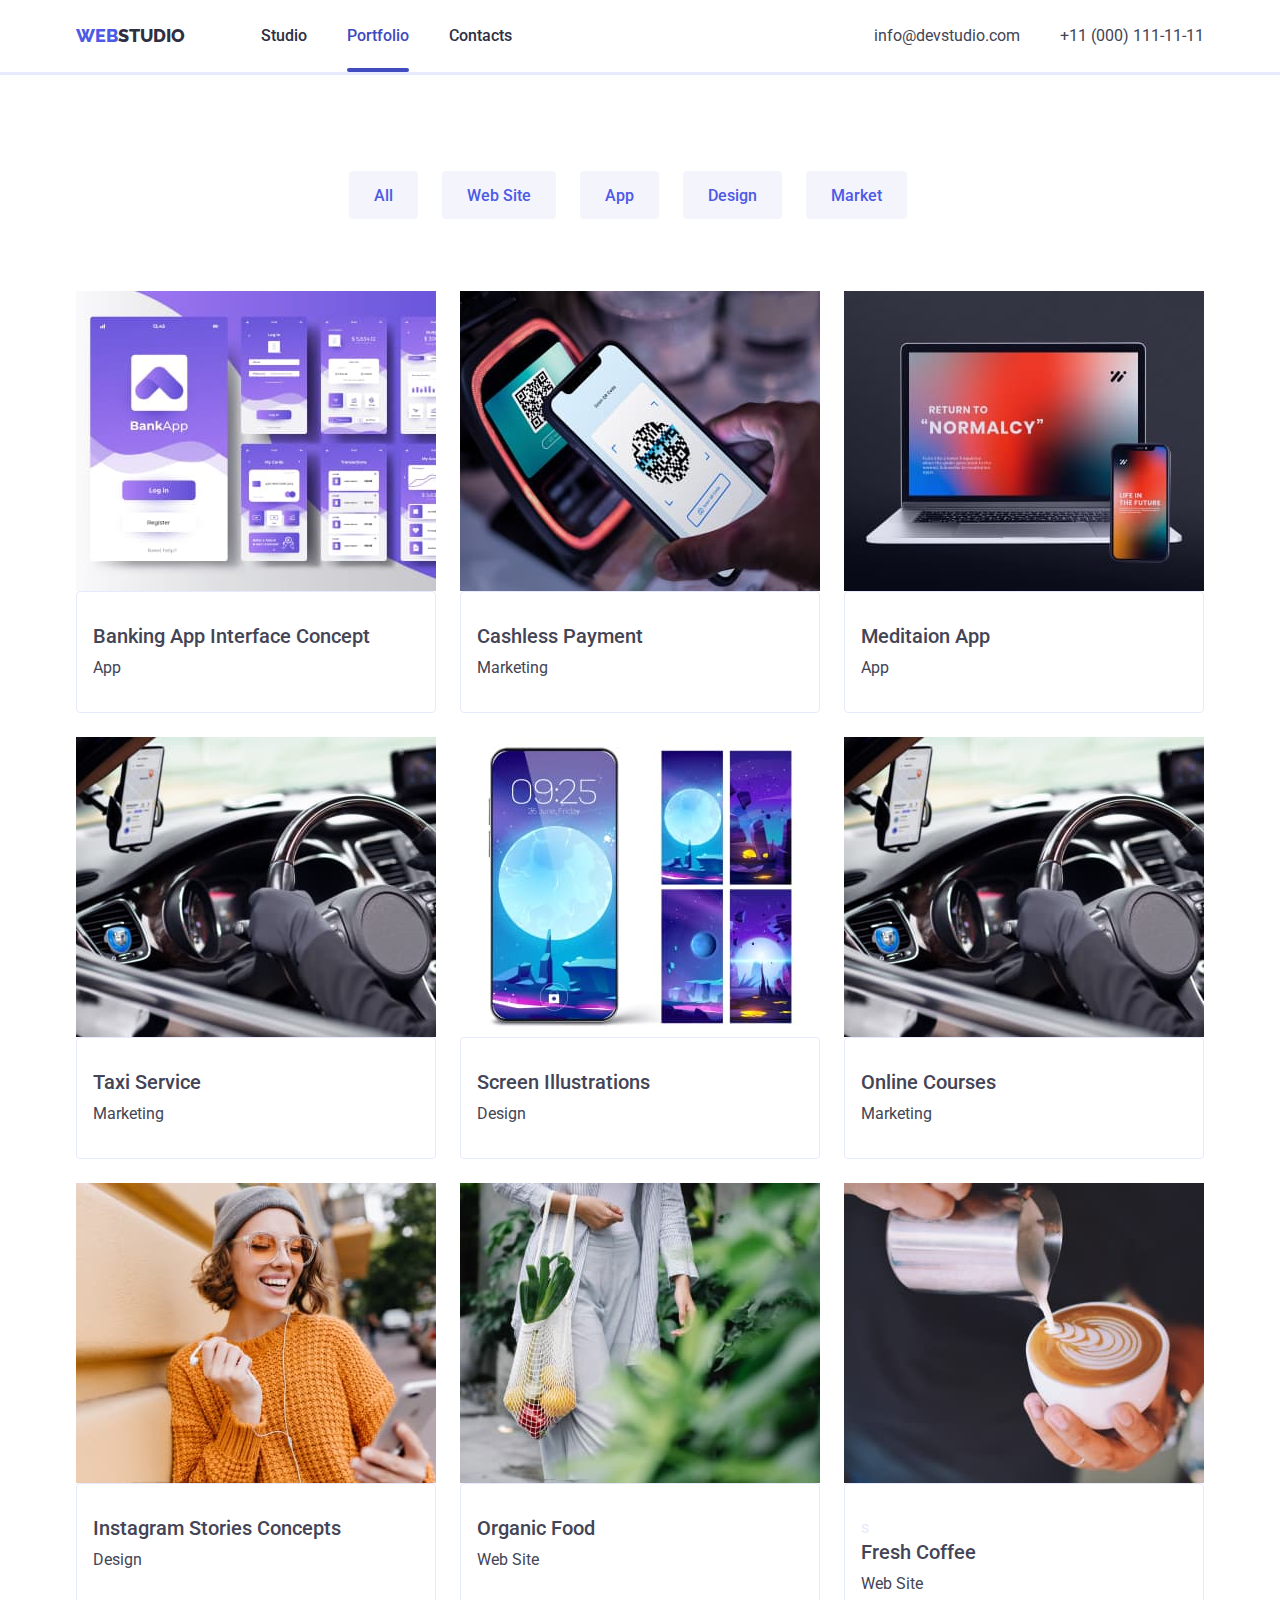
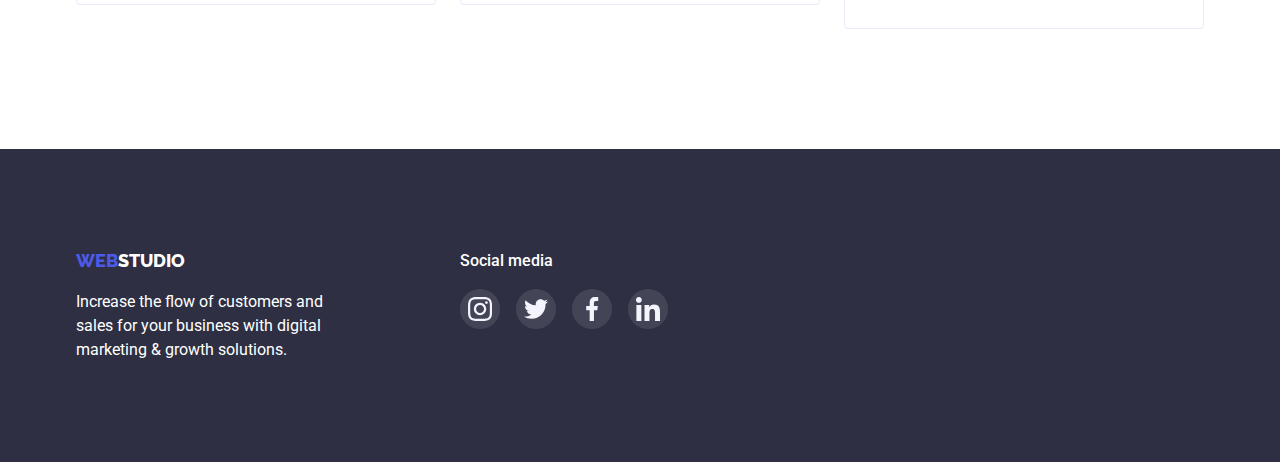
==== portfolio.html @ f38f3e5e "Initial commit" ====
<!DOCTYPE html>
<html lang="en">
  <head>
    <meta charset="utf-8" />
    <meta name="viewport" content="width=device-width, initial-scale=1.0" />
    <title>document</title>
    <!--Fonts-->
    <link rel="preconnect" href="https://fonts.googleapis.com" />
    <link rel="preconnect" href="https://fonts.gstatic.com" crossorigin />
    <link
      rel="stylesheet"
      href="https://cdnjs.cloudflare.com/ajax/libs/modern-normalize/1.0.0/modern-normalize.min.css"
    />
    <link
      href="https://fonts.googleapis.com/css2?family=Raleway:wght@800&family=Roboto:wght@400;500;700&display=swap"
      rel="stylesheet"
    />
    <!--Styles-->
    <link rel="stylesheet" href="./css/styles.css" />
  </head>
  <body>
    <header class="header">
      <div class="container container-header">
        <nav class="nav">
          <a class="webstudioheader" href="./index.html"
            ><span>Web</span>Studio</a
          >
          <ul class="ul-head-menu">
            <li class="head-menu-link">
              <a class="head-menu" href="./index.html">Studio</a>
            </li>
            <li class="head-menu-link">
              <a class="head-menu current" href="./portfolio.html">Portfolio</a>
            </li>
            <li class="head-menu-link">
              <a class="head-menu" href="">Contacts</a>
            </li>
          </ul>
        </nav>
        <address class="address">
          <!--контакти-->
          <ul class="ul-contacts">
            <li>
              <a class="contacts" href="mailto:info@devstudio.com"
                >info@devstudio.com</a
              >
            </li>
            <li>
              <a class="contacts" href="tel:+110001111111"
                >+11 (000) 111-11-11</a
              >
            </li>
          </ul>
        </address>
      </div>
    </header>
    <main>
      <section class="section">
        <div class="container nav-button-container">
          <h1 hidden>Album</h1>
          <ul class="section-nav-button">
            <!--button-->
            <li class="nav-button-li">
              <button class="nav-button" type="button">All</button>
            </li>
            <li class="nav-button-li">
              <button class="nav-button" type="button">Web Site</button>
            </li>
            <li class="nav-button-li">
              <button class="nav-button" type="button">App</button>
            </li>
            <li class="nav-button-li">
              <button class="nav-button" type="button">Design</button>
            </li>
            <li class="nav-button-li">
              <button class="nav-button" type="button">Market</button>
            </li>
          </ul>
          <div class="album-container">
            <ul class="album">
              <li class="album-list">
                <a class="album-link">
                  <div class="description-image">
                    <img
                      src="./images/APP1.jpg"
                      alt="Banking App Interface Concept"
                      width="360"
                    />
                    <div class="description-div-text">
                      <p class="card-text">
                        14 Stylish and User-Friendly App Design Concepts · Task
                        Manager App · Calorie Tracker App · Exotic Fruit
                        Ecommerce App · Cloud Storage App
                      </p>
                    </div>
                  </div>
                  <div class="description-div">
                    <h2 class="pic-head">Banking App Interface Concept</h2>
                    <p class="description">App</p>
                  </div>
                </a>
              </li>
              <li class="album-list">
                <div class="album-link">
                  <div class="description-image">
                    <img
                      src="./images/Marketing.jpg"
                      alt="Cashless Payment"
                      width="360"
                    />
                    <div class="description-div-text">
                      <p class="card-text">
                        14 Stylish and User-Friendly App Design Concepts · Task
                        Manager App · Calorie Tracker App · Exotic Fruit
                        Ecommerce App · Cloud Storage App
                      </p>
                    </div>
                  </div>

                  <div class="description-div">
                    <h2 class="pic-head">Cashless Payment</h2>
                    <p class="description">Marketing</p>
                  </div>
                </div>
              </li>
              <li class="album-list">
                <a class="album-link">
                  <div class="description-image">
                    <img
                      src="./images/APP2.jpg"
                      alt="Meditaion App"
                      width="360"
                    />
                    <div class="description-div-text">
                      <p class="card-text">
                        14 Stylish and User-Friendly App Design Concepts · Task
                        Manager App · Calorie Tracker App · Exotic Fruit
                        Ecommerce App · Cloud Storage App
                      </p>
                    </div>
                  </div>
                  <div class="description-div">
                    <h2 class="pic-head">Meditaion App</h2>
                    <p class="description">App</p>
                  </div>
                </a>
              </li>
              <li class="album-list">
                <a class="album-link">
                  <div class="description-image">
                    <img
                      src="./images/Marketing2.jpg"
                      alt="Phone"
                      width="360"
                    />
                    <div class="description-div-text">
                      <p class="card-text">
                        14 Stylish and User-Friendly App Design Concepts · Task
                        Manager App · Calorie Tracker App · Exotic Fruit
                        Ecommerce App · Cloud Storage App
                      </p>
                    </div>
                  </div>
                  <div class="description-div">
                    <h2 class="pic-head">Taxi Service</h2>
                    <p class="description">Marketing</p>
                  </div>
                </a>
              </li>
              <li class="album-list">
                <a class="album-link">
                  <div class="description-image">
                    <img
                      src="./images/Design1.jpg"
                      alt="Screen Illustrations"
                      width="360"
                    />
                    <div class="description-div-text">
                      <p class="card-text">
                        14 Stylish and User-Friendly App Design Concepts · Task
                        Manager App · Calorie Tracker App · Exotic Fruit
                        Ecommerce App · Cloud Storage App
                      </p>
                    </div>
                  </div>
                  <div class="description-div">
                    <h2 class="pic-head">Screen Illustrations</h2>
                    <p class="description">Design</p>
                  </div>
                </a>
              </li>
              <li class="album-list">
                <a class="album-link">
                  <div class="description-image">
                    <img
                      src="./images/Marketing2.jpg"
                      alt="Online Courses"
                      width="360"
                    />
                    <div class="description-div-text">
                      <p class="card-text">
                        14 Stylish and User-Friendly App Design Concepts · Task
                        Manager App · Calorie Tracker App · Exotic Fruit
                        Ecommerce App · Cloud Storage App
                      </p>
                    </div>
                  </div>
                  <div class="description-div">
                    <h2 class="pic-head">Online Courses</h2>
                    <p class="description">Marketing</p>
                  </div>
                </a>
              </li>
              <li class="album-list">
                <a class="album-link">
                  <div class="description-image">
                    <img
                      src="./images/Marketing3.jpg"
                      alt="Instagram Stories Concept"
                      width="360"
                    />
                    <div class="description-div-text">
                      <p class="card-text">
                        14 Stylish and User-Friendly App Design Concepts · Task
                        Manager App · Calorie Tracker App · Exotic Fruit
                        Ecommerce App · Cloud Storage App
                      </p>
                    </div>
                  </div>
                  <div class="description-div">
                    <h2 class="pic-head">Instagram Stories Concepts</h2>
                    <p class="description">Design</p>
                  </div>
                </a>
              </li>
              <li class="album-list">
                <a class="album-link">
                  <div class="description-image">
                    <img
                      src="./images/Web1.jpg"
                      alt="Organic Food"
                      width="360"
                    />
                    <div class="description-div-text">
                      <p class="card-text">
                        14 Stylish and User-Friendly App Design Concepts · Task
                        Manager App · Calorie Tracker App · Exotic Fruit
                        Ecommerce App · Cloud Storage App
                      </p>
                    </div>
                  </div>
                  <div class="description-div">
                    <h2 class="pic-head">Organic Food</h2>
                    <p class="description">Web Site</p>
                  </div>
                </a>
              </li>
              <li class="album-list">
                <a class="album-link">
                  <div class="description-image">
                    <img
                      src="./images/Web2.jpg"
                      alt="Fresh Coffee"
                      width="360"
                    />
                    <div class="description-div-text">
                      <p class="card-text">
                        14 Stylish and User-Friendly App Design Concepts · Task
                        Manager App · Calorie Tracker App · Exotic Fruit
                        Ecommerce App · Cloud Storage App
                      </p>
                    </div>
                  </div>
                  <div class="description-div">
                    s
                    <h2 class="pic-head">Fresh Coffee</h2>
                    <p class="description">Web Site</p>
                  </div>
                </a>
              </li>
            </ul>
          </div>
        </div>
      </section>
    </main>
    <!--footer-->
    <footer class="footer">
      <div class="container container-footer">
        <div>
          <a class="webstudiofooter" href="./index.html"
            ><span>Web</span>Studio</a
          >
          <p class="footer-text">
            Increase the flow of customers and sales for your business with
            digital marketing & growth solutions.
          </p>
        </div>
        <div class="social-footer">
          <p class="footer-title">Social media</p>
          <ul class="socials-ul-footer">
            <li class="social-list-footer">
              <a class="social-link-footer" href="#">
                <svg class="social-svg-footer">
                  <use href="./images/icons.svg#icon-instagram"></use>
                </svg>
              </a>
            </li>
            <li class="social-list-footer">
              <a class="social-link-footer" href="#">
                <svg class="social-svg-footer">
                  <use href="./images/icons.svg#icon-twitter"></use>
                </svg>
              </a>
            </li>
            <li class="social-list-footer">
              <a class="social-link-footer" href="#">
                <svg class="social-svg-footer">
                  <use href="./images/icons.svg#icon-facebook"></use>
                </svg>
              </a>
            </li>
            <li class="social-list-footer">
              <a class="social-link-footer" href="#">
                <svg class="social-svg-footer">
                  <use href="./images/icons.svg#icon-linkedin"></use>
                </svg>
              </a>
            </li>
          </ul>
        </div>
      </div>
    </footer>
    <script src="./js/modal.js"></script>
  </body>
</html>
---- css/styles.css ----
:root {
    --brand-color: #2E2F42;
    /*navy blue*/
    --primary-Brand: #4D5AE5;
    --pressed-state: #404BBF;
    /*ocean blue*/
    --success: #31D0AA;
    --text: #434455;
    --subtleText: #8E8F99;
    --accent: #E7E9FC;
    --light: #F4F4FD;
    --modal-overlay: #2E2F42;
    --hero-background: #2E2F42;
    --white: #ffffff;
    --customer-gray: #AFB1B8;
}

*::before,
*::after {
    box-sizing: inherit;
}
body {
    color: var(--text);
    background-color: var(--white);
    font-family: 'Roboto', Sans-Serif;
    font-size: 16px;
    line-height: 1.5;
    }
h1,
h2,
h3,
h4,
h5,
h6,
p {
    margin: 0px;}

ul {
    margin: 0;
    padding: 0;
    list-style: none;
}

img {
    display: block
}
     /* CONTAINER */
     .container {
    padding-right: 15px;
    padding-left: 15px;
    width: 100%;
    max-width: 1158px;
    margin: 0 auto;}

    /* CONTAINER-HEADER */
     .container-header {
    display: flex;
        }
    /* CONTAINER-footer */
    .container-footer {
        display: flex;
        justify-content: left;
    }
    /* album-container */
    .album-container {
        display: flex;
        }
    /*nav-button-container*/
 
.header {
    display: flex;
    align-items: center;
    flex-wrap: nowrap;
    border-bottom: solid;
    color: var(--accent);
    justify-content: space-between;
}
.main-title-section {
    background-image:linear-gradient(rgba(46, 47, 66, 0.7), rgba(46, 47, 66, 0.7)), url(../images/bcg-title.jpg);
    background-repeat: no-repeat;
    padding-top: 188px;
    padding-bottom: 188px;
    background-position: center;
    text-align: center;
    background-size: cover;
    max-width: 1440px;
    margin: 0 auto;
}
.main-title {
    margin-top: 0px;
    margin-bottom: 48px;
    color: var(--white);
    list-style: none;
    text-align: center;
    font-size: 56px;
    line-height: 1.072;
}
.nav {
    display: flex;
    align-items: center;
    
}

/* Logo */
.webstudioheader {
    font-family: 'Raleway', Sans-Serif;
    text-decoration: none;
    color: #2E2F42;
    text-transform: uppercase;
    font-size: 18px;
    line-height: 1.333;
    font-weight: 800;
    margin-right: 76px;

}

span {
    color: var(--primary-Brand);
}

.webstudiofooter {
    font-family: 'Raleway', Sans-Serif;
    text-decoration: none;
    color: var(--white);
    text-transform: uppercase;
    font-size: 18px;
    line-height: 1.333;
    font-weight: 800;
}

.brews-text {
    list-style: none;
    display: flex;
    align-items: center;
    justify-content: center;
}

.what-we-are-doing {
    list-style: none;
    display: flex;
    align-items: center;
    justify-content: center;   
}

.what-li{
    margin-right: 24px;
}

.what-li:last-child{padding-right: 0px;}

.section-what{
    padding-bottom: 120px;
    
}

/*button*/
.order-service {
    display: inline-block;
    padding: 16px 32px;
    min-width: 169px;
    text-align: center;
    height: 56px;
    border: 1px solid transparent;
    color: var(--white);
    background-color: var(--primary-Brand);
    box-shadow: 0px 4px 4px rgba(0, 0, 0, 0.15);
    border-radius: 4px;
    cursor: pointer;
    font-size: 16px;
    line-height: 1.5;
    font-weight: 500;
    font-family: inherit;
    transition-duration: 250ms;
    transition-timing-function: cubic-bezier(0.4, 0, 0.2, 1);
    transition-property: background-color;
}

.order-service:hover {
    display: inline-block;
    color: var(--white);
    background-color: var(--pressed-state);
}

.button {
    margin: 0 auto;
    display: block;
    font-family: inherit;
}

/*button-portfolio*/
.nav-button {
    display: inline-block;
    padding: 16px 32px;
    min-width: 69px;
    text-align: center;
    height: 48px;
    border: 1px solid transparent;
    color: var(--primary-Brand);
    background-color: var(--light);
    border-radius: 4px;
    padding: 12px 24px 12px 24px;
    cursor: pointer;
    font-size: 16px;
    line-height: 1.5;
    font-weight: 500;
    font-family: inherit;
    transition-duration: 250ms;
    transition-timing-function: cubic-bezier(0.4, 0, 0.2, 1);
    transition-property: color, background-color, box-shadow, background-color;
}

.nav-button:hover,
.nav-button:focus {
    color: var(--light);
    background-color: var(--pressed-state);
    box-shadow: 0px 3px 1px rgba(0, 0, 0, 0.1),
        0px 2px 1px rgba(0, 0, 0, 0.08),
        0px 2px 2px rgba(0, 0, 0, 0.12);
}
.nav-button-li {
    margin-right: 24px;

}

.ul-head-menu {
    display: flex;
    list-style: none;
    gap: 40px;
}

.head-menu {
    display: inline-block;
    padding: 24px 0;
    color: var(--brand-color);
    text-decoration: none;
    font-size: 16px;
    line-height: 1.5;
    font-weight: 500;
    margin-right: 40px;
    position: relative;
    transition-duration: 250ms;
    transition-timing-function: cubic-bezier(0.4, 0, 0.2, 1);
    transition-property: color;
}
.head-menu:last-child {margin-right: 0;}

.head-menu:hover,
.head-menu:focus {
    color: var(--pressed-state);
}
.current {
    color: var(--pressed-state);
}
.current::after {
    position: absolute;
    display: block;
    bottom: 0;
    left: 0;
    width: 100%;
    height: 4px;
    background-color: var(--pressed-state);
    border-radius: 2px;
    content: '';
}
.section,
.our-team {padding: 120px 0px;}

.ul-contacts {
    display: flex;
    list-style: none;
    gap: 40px;
}

.section-nav-button {
    list-style: none;
    display: flex;
    align-items: center;
    justify-content: center;
    margin-bottom: 72px;
    margin-top: -24px;
}
/*галерея*/
.album {
    display: flex;
    flex-wrap: wrap;
    list-style: none;
    gap: 24px;
}
.album-list {
    flex-basis:calc((100% - 2*24px) / 3);}


.album-link{
    display: block;
    transition-duration: 250ms;
    transition-timing-function: cubic-bezier(0.4, 0, 0.2, 1);
    transition-property: box-shadow;

}
.album-link:hover,
.album-link:focus {
    box-shadow:
        0px 1px 6px rgba(46, 47, 66, 0.08),
        0px 1px 1px rgba(46, 47, 66, 0.16),
        0px 2px 1px rgba(46, 47, 66, 0.08);
}
.address {
    display: flex;
    font-style: normal;
    align-items: center;
    justify-content: flex-end;
    margin-left: auto;
}

.contacts {
    color: var(--text);
    text-decoration: none;
    font-size: 16px;
    line-height: 1.5;
    transition-duration: 250ms;
    transition-timing-function: cubic-bezier(0.4, 0, 0.2, 1);
    transition-property: color;
}

.contacts:hover,
.contacts:focus {
    color: var(--pressed-state);
}

.second-title {
    color: var(--brand-color);
    font-size: 36px;
    line-height: 1.11;
    font-weight: 700;
    text-align: center;
    margin-bottom: 72px;
}

.third-title {
    color: var(--brand-color);
    font-size: 20px;
    line-height: 1.2;
    font-weight: 500;
    margin-bottom: 8px;
}
.visually-hidden {
    position: absolute;
    width: 1px;
    height: 1px;
    margin: -1px;
    border: 0;
    padding: 0;
    white-space: nowrap;
    clip-path: inset(100%);
    clip: rect(0 0 0 0);
    overflow: hidden;
}
.description-list{
    margin-right: 24px;
    width: 100%;
    height: 100%;

}
.description-list:last-child {
    margin-right: 0;
}

.description {
    color: var(--text);
    font-size: 16px;
    line-height: 1.5;
}
.description-svg{
    width: 64px;
    height: 64px;

}

.pic-head {
    color: var(--text);
    font-size: 20px;
    line-height: 1.2;
    font-weight: 500;
    margin-bottom: 8px;
}
.description-div {
    padding-left: 16px;
    padding-bottom: 32px;
    padding-top: 32px;
    border-right: solid;
    border-left: solid;
    border-bottom: solid;
    color: var(--accent);
    border-radius: 4px;
    background-color: var(--white);
    border: 1px solid var(--accent);
}


.description-div-svg {
    display: flex;
    align-items: center;
    justify-content: center;
    border: 1px solid transparent;
    border-radius: 4px;
    background-color: var(--light);
    width: 264px;
    height: 112px;
}
.description-image {
    position: relative;
    overflow: hidden;
    width: 360px;
    transition-duration: 250ms;
    transition-timing-function: cubic-bezier(0.4, 0, 0.2, 1);
    transition-property: all;
}

.description-div-text {
    background-color: var(--primary-Brand);
    color: var(--light);
    position: absolute;
    top:0;
    left:0;
    width: 100%;
    height: 100%;
    transform: translateY(100%);
    transition: transform 250ms;
    transition-duration: 250ms;
    transition-timing-function: cubic-bezier(0.4, 0, 0.2, 1);
    transition-property: all;
    
    
}
.card-text {
    padding: 40px 32px 0px 32px;
}

.description-image:hover .description-div-text, 
.description-image:focus .description-div-text {
    transform: translateY(0%);
}
/*команда*/
.our-team {
    display: flex;
    justify-content: center;
    background-color: var(--light);
}

.team-members {
    list-style: none;
    display: flex;
}

.team-member {
    color: var(--brand-color);
    background-color: var(--white);
    font-size: 20px;
    line-height: 1.2;
    text-align: center;
    margin-bottom: 8px;

}
.team-members-class{
    background-color: var(--white);
    margin-right: 24px;
    box-shadow: 0px 1px 1px 0px #2E2F4229;
    box-shadow: 0px 2px 1px 0px #2E2F4214;
}
.team-members-class:last-child{
    padding-right: 0px;
}

.member-profession {
    color: var(--text);
    font-size: 16px;
    line-height: 1.5;
    text-align: center;
    margin-bottom: 8px;
}
.member-div {
    padding-top: 32px;
    padding-bottom: 32px;}

/*footer*/
.footer {
    background-color: var(--brand-color);
    padding-top: 100px;
    padding-bottom: 100px;
    display: flex;
}

.footer-text {
    color: var(--white);
    font-size: 16px;
    line-height: 1.5;
    width: 264px;
    margin-top: 16px;
    margin-right: 120px;
}
.footer-title {
    color: var(--white);
    font-size: 16px;
    line-height: 1.5;
    font-weight: 500;
    margin-bottom: 16px;}


.social-list{
    width: 40px;
    height: 40px;
}

.social-link{
    display: flex;
    align-items: center;
    justify-content: center;
    background-color: var(--primary-Brand);
    border-radius: 50%;
    width: 100%;
    height: 100%;
    transition-duration: 250ms;
    transition-timing-function: cubic-bezier(0.4, 0, 0.2, 1);
    transition-property: background-color;
}
.social-link:hover,
.social-link:focus {
    background-color: var(--pressed-state);
}

.socials {
    display: flex;
    align-items: center;
    justify-content: center;
    gap: 24px;
}


.social-svg-team{
    display: flex;
    align-items: center;
    justify-content: center;
    width: 16px;
    height: 16px;
    fill: var(--light);

}
.customers {
    padding-top: 130px;
    padding-bottom: 120px;
}
.customers-ul {
    display: flex;
    align-items: center;
    justify-content: center;

}
.customer-link {
    display: flex;
    align-items: center;
    justify-content: center;
    width: 100%;
    height: 100%;
    transition-duration: 250ms;
    transition-timing-function: cubic-bezier(0.4, 0, 0.2, 1);
    transition-property: none;
}
.customer-link:hover .customer-svg,
.customer-link:focus .customer-svg {
    border-color: var(--pressed-state);
    fill: #404BBF;
}
.customer-svg {
    display: flex;
    align-items: center;
    justify-content: center;
    width: 104px;
    height: 56px;
    fill: var(--customer-gray);
    transition-duration: 250ms;
    transition-timing-function: cubic-bezier(0.4, 0, 0.2, 1);
    transition-property: fill;
}

.customer-li {
    width: 168px;
    height: 88px;
    margin-right: 24px;
    border: 1px solid #8E8F99;
    border-radius: 4px;
    transition-duration: 250ms;
    transition-timing-function: cubic-bezier(0.4, 0, 0.2, 1);
    transition-property: none;

}
.customer-li:last-child{
    margin-right: 0px;
}
.customer-li:hover,
.customer-li:focus {
    border-color: var(--pressed-state);
}

.socials-ul-footer {
    display: flex;
    align-items: center;
    justify-content: center;
}
.social-list-footer {
    display: flex;
    align-items: center;
    justify-content: center;
    width: 40px;
    height: 40px;
    margin-right: 16px;
}

.social-list-footer:last-child {
    margin-right: 0px;
}

.social-link-footer{display: flex;
    align-items: center;
    justify-content: center;
    border-radius: 50%;
    width: 100%;
    height: 100%;
    background-color: rgba(255, 255, 255, 0.1);
    transition-duration: 250ms;
    transition-timing-function: cubic-bezier(0.4, 0, 0.2, 1);
    transition-property: background-color;
}
.social-link-footer:hover,
.social-link-footer:focus {
    background-color: #31D0AA;
}


.social-svg-footer {
    display: flex;
    align-items: center;
    justify-content: center;
    width: 24px;
    height: 24px;
    fill: var(--light);
}
/*modal*/
.backdrop {
    position: fixed;
    top: 0;
    left: 0;
    display: flex;
    justify-content: center;
    align-items: center;
    width: 100%;
    height: 100%;
    padding: 20px 0;
    background-color: rgba(46, 47, 66, 0.4);
    transition: opacity 500ms, visibility 500ms;
}
.backdrop.is-hidden{
    opacity:0;
    visibility: hidden;
    pointer-events: none;
}
.modal{
    position: relative;
    overflow: auto;
    width: 100%;
    max-width: 408px;
    max-height: 576px;
    height: 100%;
    background-color: rgba(252, 252, 252, 1);
    transition: transform 500ms;
}
.backdrop.is-hidden .modal{
    transform: scale(0);
}

.modal-close {
    display: flex;
    position: absolute;
    justify-content: center;
    align-items: center;
    width: 24px;
    height: 24px;
    top: 24px;
    right: 24px;
    border: 1px;
    border-radius: 50%;
    cursor: pointer;
    color: var(--modal-overlay);
    border-color: rgba(0, 0, 0, 0.1);
    background-color: rgba(231, 233, 252, 1);
    transition-duration: 250ms;
    transition-timing-function: cubic-bezier(0.4, 0, 0.2, 1);
    transition-property: color, background-color;
    
}
.modal-close:focus
.modal-close:hover {
    color: var(--white);
    background-color: rgba(64, 75, 191, 1);

}

    
.modal-close-svg {width: 8px;
    height: 8px;
    fill: var(--brand-color);
    transition-duration: 250ms;
    transition-timing-function: cubic-bezier(0.4, 0, 0.2, 1);
    transition-property: fill;
}

.modal-close-svg:focus 
.modal-close-svg:hover {
    fill: rgba(255, 255, 255, 1);

}
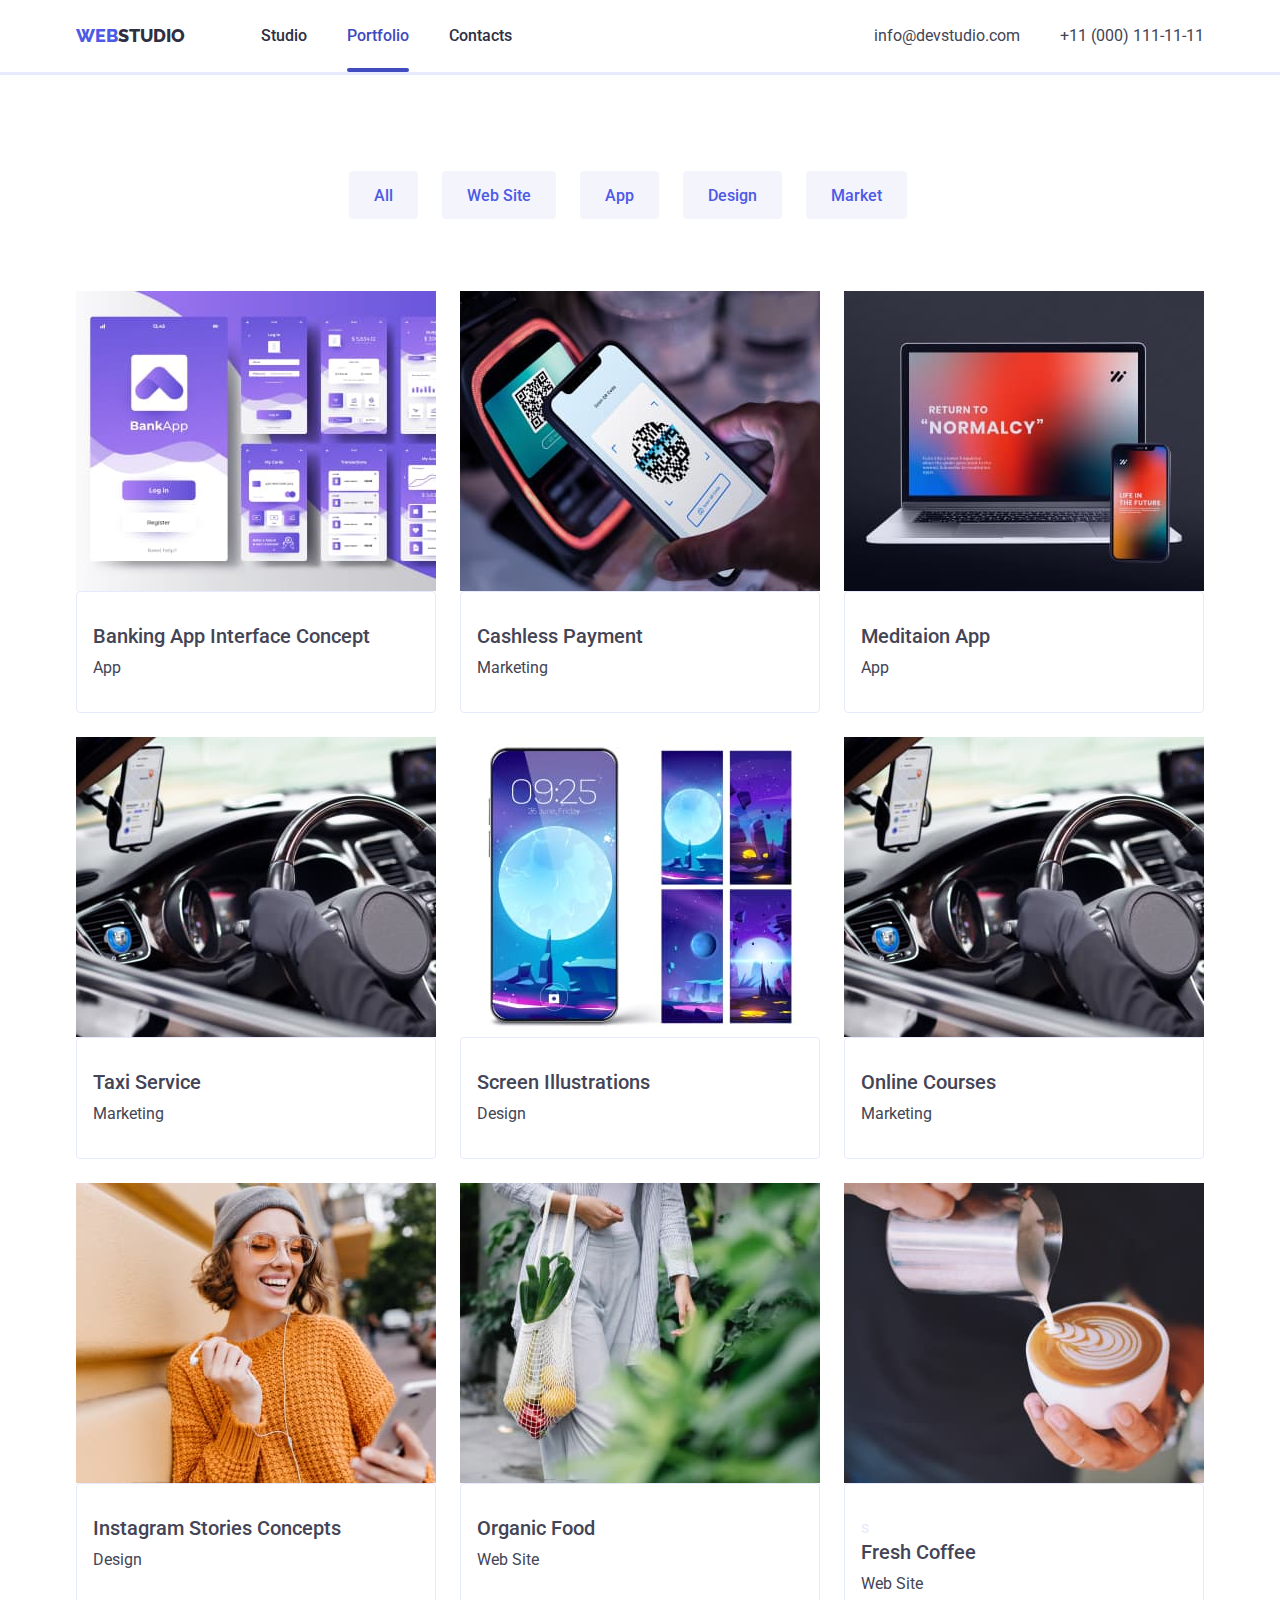
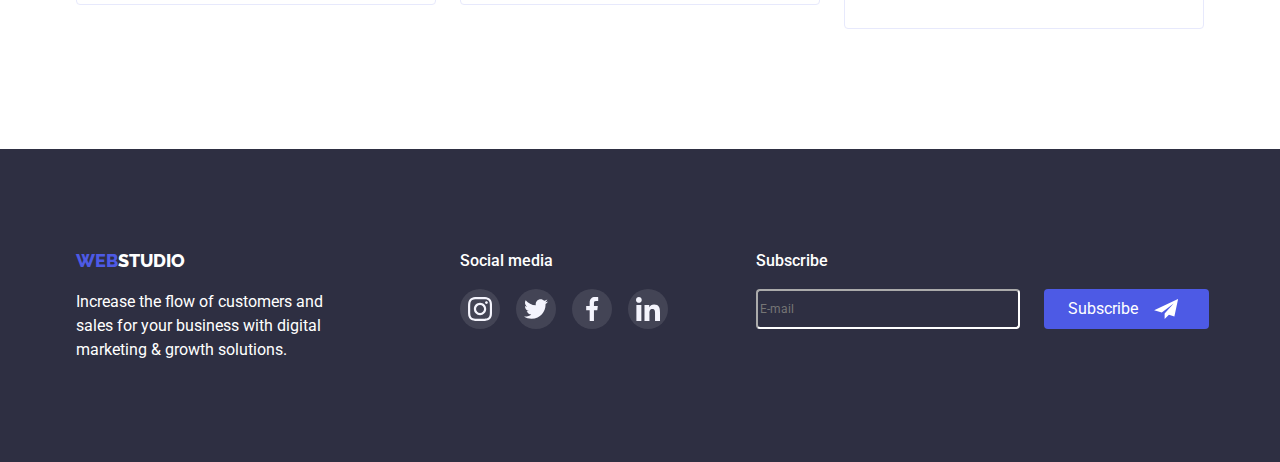
==== commit 8131ce85: "modal" ====
--- a/portfolio.html
+++ b/portfolio.html
@@ -328,6 +328,28 @@
             </li>
           </ul>
         </div>
+        <div class="Subsribe-footer">
+          <p class="footer-title">Subscribe</p>
+          <div class="subscribe-div">
+            <form class="footer-form">
+              <label for="user-email"></label>
+              <input
+                class="footer-input"
+                type="email"
+                name="user-email"
+                id="user-email"
+                placeholder="E-mail"
+              />
+            </form>
+
+            <button class="button-subscribe" type="submit">
+              Subscribe
+              <svg class="subscribe-svg">
+                <use href="./images/icons.svg#icon-subscribe"></use>
+              </svg>
+            </button>
+          </div>
+        </div>
       </div>
     </footer>
     <script src="./js/modal.js"></script>
--- a/css/styles.css
+++ b/css/styles.css
@@ -644,6 +644,9 @@
     height: 24px;
     fill: var(--light);
 }
+.social-footer {
+    margin-right: 88px;
+}
 /*modal*/
 .backdrop {
     position: fixed;
@@ -697,7 +700,7 @@
     transition-property: color, background-color;
     
 }
-.modal-close:focus
+.modal-close:focus,
 .modal-close:hover {
     color: var(--white);
     background-color: rgba(64, 75, 191, 1);
@@ -705,9 +708,10 @@
 }
 
     
-.modal-close-svg {width: 8px;
+.modal-close-svg {
+    width: 8px;
     height: 8px;
-    fill: var(--brand-color);
+    fill: currentColor;
     transition-duration: 250ms;
     transition-timing-function: cubic-bezier(0.4, 0, 0.2, 1);
     transition-property: fill;
@@ -718,3 +722,128 @@
     fill: rgba(255, 255, 255, 1);
 
 }
+.modal-head {
+    padding-top: 72px;
+    font-family: 'Roboto', Sans-Serif;
+    text-align: center;
+    align-items: center;
+    font-size: 16px;
+}
+.modal-send {
+    display: flex;
+    align-items: center;
+    justify-content: center;
+    background-color: var(--pressed-state);
+    border: 1px solid var(--pressed-state);
+    border-radius: 4px;
+        color: var(--white);
+        width: 169px;
+        height: 56px;
+        cursor: pointer;
+}
+.modal-button-send{
+    display: flex;
+    justify-content: center;
+    align-items: center;
+}
+.user-comment{
+    resize: none;
+    width: 360px;
+    height: 120px;
+    border: 1px var(--hero-background);
+    border-radius: 4px;
+}
+label{
+    display: block;
+}
+.subscribe-footer {
+    display: flex;
+    align-items: center;
+    justify-content: center;
+}
+.subscribe-div{
+    display: flex;
+    align-items: center;
+    justify-content: space-between;
+}
+.button-subscribe {
+    display: flex;
+    align-items: center;
+    background-color: var(--primary-Brand);
+    color: var(--white);
+    width: 165px;
+    height: 40px;
+    padding-left: 24px;
+    padding-top: 8px;
+    padding-bottom: 8px;
+    cursor: pointer;
+    border-radius: 4px;
+    border: 1px;
+    border-color: var(--primary-Brand);
+    
+}
+.subscribe-svg{
+    width: 24px;
+    height: 20px;
+    fill: var(--white);
+    margin-left: 16px;
+    margin-top: 10px;
+    margin-bottom: 10px;
+    margin-right: 24px;
+}
+.footer-form {
+    margin-right: 24px;
+    border-radius: 4px;
+    background-color: transparent;
+}
+.footer-input{
+    width: 264px;
+    height: 40px;
+    background-color: transparent;
+    color: var(--white);
+    font-size: 12px;
+    line-height: 1.5;
+    border-color: var(--white);
+    border-radius: 4px;
+}
+
+.form-field-div {
+    position: relative;
+    border-color: var(--brand-color);
+    margin-left: 24px;
+}
+.form-field-div:focus-within .modal-name-svg {
+    fill: var(--primary-Brand);
+    border-color: var(--primary-Brand);
+}
+.form-field-label{
+    display: block;
+    margin-left: 24px;
+    
+    
+}
+.form-input{
+    padding-left: 20px;
+    outline-color:var(--modal-overlay);
+    width: 360px;
+    height: 40px;
+}
+.form-input:focus{
+    outline-color: var(--brand-color);
+}
+
+.modal-name-svg {
+    position: absolute;
+    top: 13px;
+    left: 2px;
+    margin-left: 3px;
+    width: 12px;
+    height: 12px;
+    fill: var(--brand-color);
+    transition-duration: 250ms;
+    transition-timing-function: cubic-bezier(0.4, 0, 0.2, 1);
+    transition-property: fill;
+}
+.modal-textarea{
+    margin-left: 24px;
+}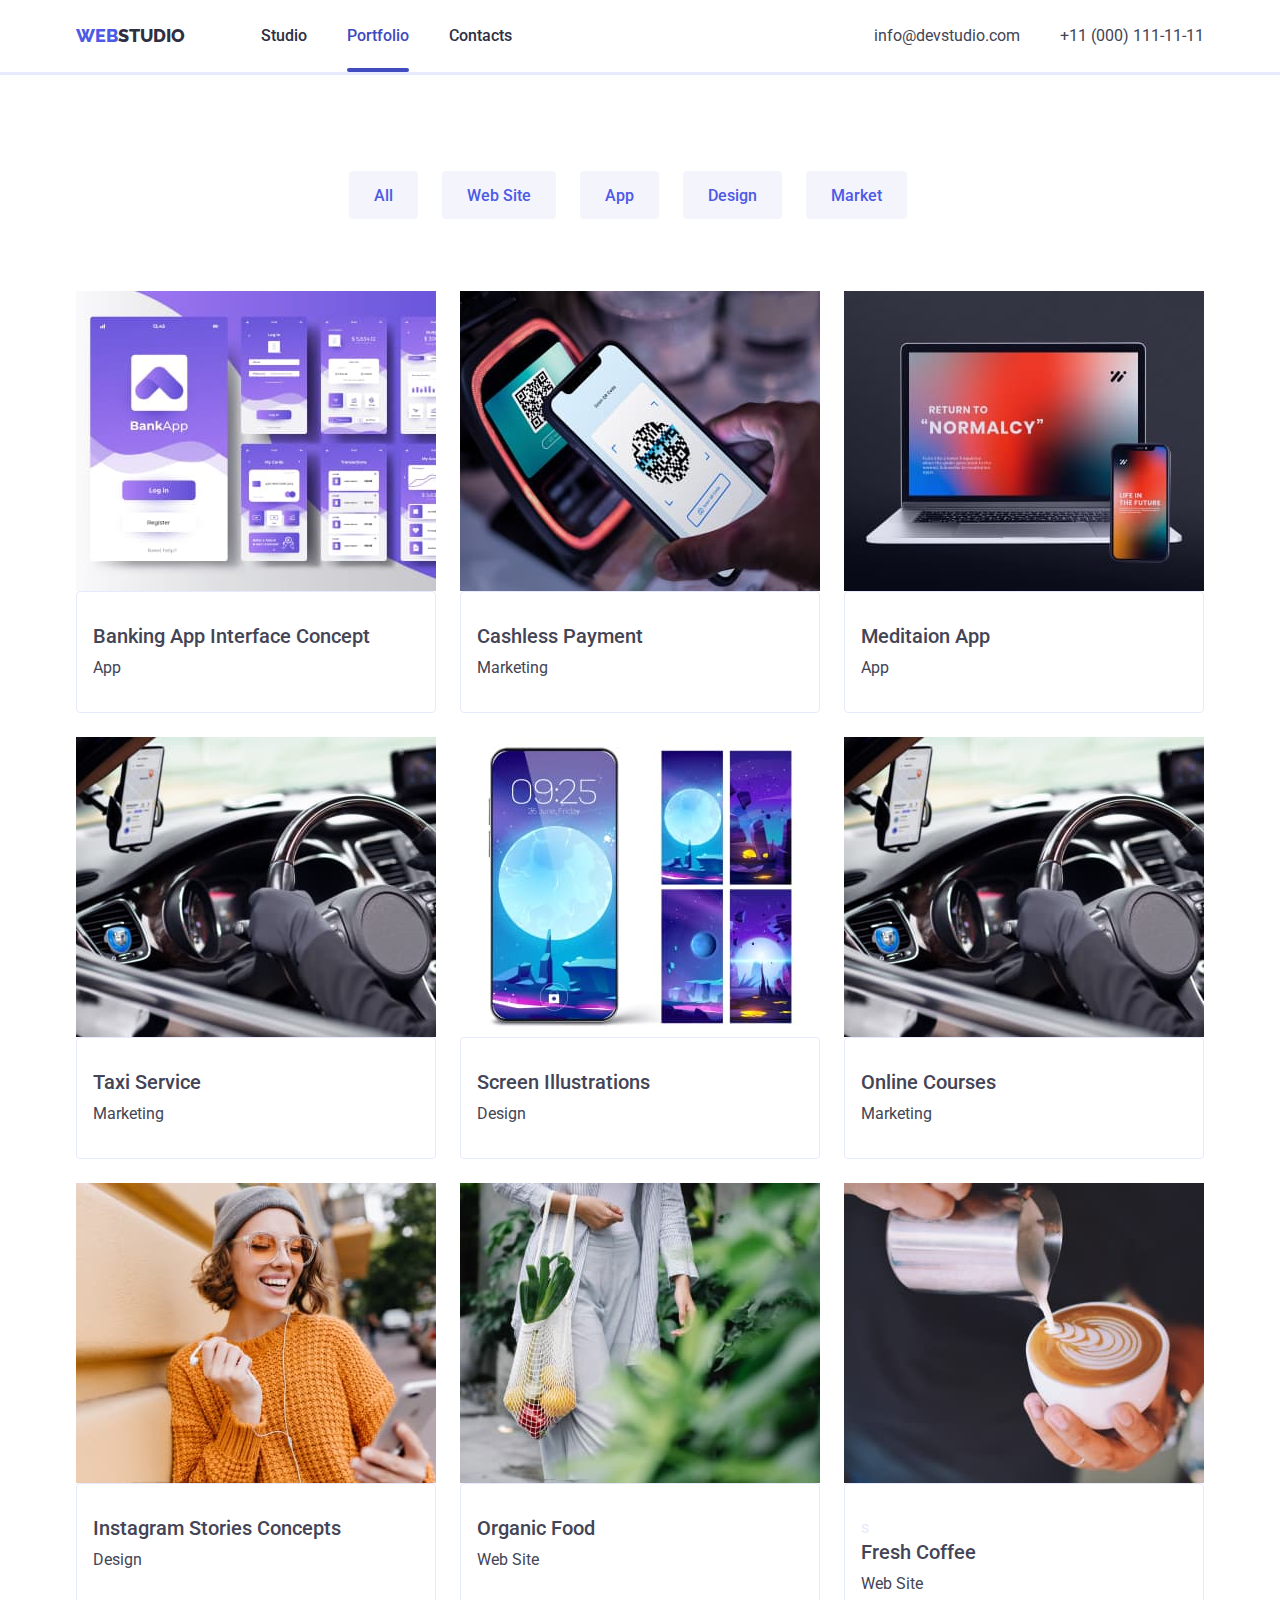
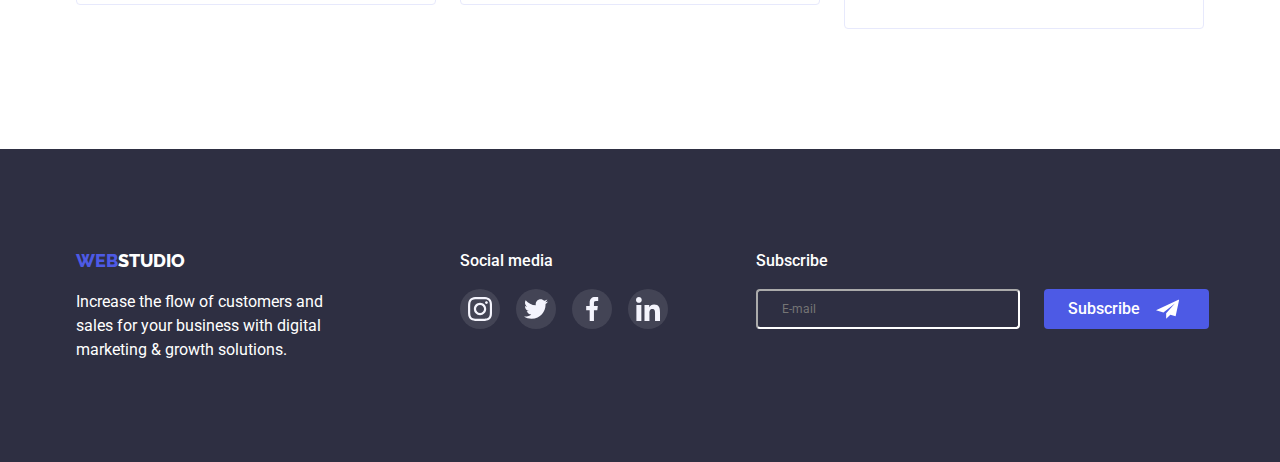
==== commit 15da282d: "modal" ====
--- a/portfolio.html
+++ b/portfolio.html
@@ -332,12 +332,11 @@
           <p class="footer-title">Subscribe</p>
           <div class="subscribe-div">
             <form class="footer-form">
-              <label for="user-email"></label>
+              <label class="user-email-footer"></label>
               <input
                 class="footer-input"
                 type="email"
                 name="user-email"
-                id="user-email"
                 placeholder="E-mail"
               />
             </form>
--- a/css/styles.css
+++ b/css/styles.css
@@ -426,7 +426,6 @@
     height: 100%;
     transform: translateY(100%);
     transition: transform 250ms;
-    transition-duration: 250ms;
     transition-timing-function: cubic-bezier(0.4, 0, 0.2, 1);
     transition-property: all;
     
@@ -436,8 +435,8 @@
     padding: 40px 32px 0px 32px;
 }
 
-.description-image:hover .description-div-text, 
-.description-image:focus .description-div-text {
+.album-list:hover .description-div-text, 
+.album-list:focus .description-div-text {
     transform: translateY(0%);
 }
 /*команда*/
@@ -668,13 +667,16 @@
 }
 .modal{
     position: relative;
-    overflow: auto;
-    width: 100%;
     max-width: 408px;
     max-height: 576px;
     height: 100%;
     background-color: rgba(252, 252, 252, 1);
     transition: transform 500ms;
+    border-radius: 4px;
+    padding-top: 72px;
+    padding-left: 24px;
+    padding-right: 24px;
+    padding-bottom: 24px;
 }
 .backdrop.is-hidden .modal{
     transform: scale(0);
@@ -689,7 +691,6 @@
     height: 24px;
     top: 24px;
     right: 24px;
-    border: 1px;
     border-radius: 50%;
     cursor: pointer;
     color: var(--modal-overlay);
@@ -723,7 +724,7 @@
 
 }
 .modal-head {
-    padding-top: 72px;
+    padding-bottom: 16px;
     font-family: 'Roboto', Sans-Serif;
     text-align: center;
     align-items: center;
@@ -733,26 +734,35 @@
     display: flex;
     align-items: center;
     justify-content: center;
+    background-color: var(--primary-Brand);
+    border: 1px solid transparent;
+    border-radius: 4px;
+    color: var(--white);
+    width: 169px;
+    height: 56px;
+    cursor: pointer;
+    text-align: center;
+    box-shadow: 0px 4px 4px 0px rgba(0, 0, 0, 0.15);
+    font-size: 16px;
+    line-height: 1.5;
+    font-weight: 500;
+    font-family: inherit;
+    transition-duration: 250ms;
+    transition-timing-function: cubic-bezier(0.4, 0, 0.2, 1);
+    transition-property: background-color; 
+            }
+        
+.modal-send:hover {
     background-color: var(--pressed-state);
-    border: 1px solid var(--pressed-state);
-    border-radius: 4px;
-        color: var(--white);
-        width: 169px;
-        height: 56px;
-        cursor: pointer;
-}
+}
+
 .modal-button-send{
     display: flex;
     justify-content: center;
     align-items: center;
-}
-.user-comment{
-    resize: none;
-    width: 360px;
-    height: 120px;
-    border: 1px var(--hero-background);
-    border-radius: 4px;
-}
+    margin-bottom: 24px;
+}
+
 label{
     display: block;
 }
@@ -766,7 +776,7 @@
     align-items: center;
     justify-content: space-between;
 }
-.button-subscribe {
+.button-subscribe{
     display: flex;
     align-items: center;
     background-color: var(--primary-Brand);
@@ -780,7 +790,18 @@
     border-radius: 4px;
     border: 1px;
     border-color: var(--primary-Brand);
-    
+    font-size: 16px;
+    line-height: 1.5;
+    font-weight: 500;
+    font-family: inherit;
+    transition-duration: 250ms;
+    transition-timing-function: cubic-bezier(0.4, 0, 0.2, 1);
+    transition-property: background-color;
+    
+}
+.button-subscribe:focus
+{
+    background-color: var(--pressed-state);
 }
 .subscribe-svg{
     width: 24px;
@@ -791,7 +812,7 @@
     margin-bottom: 10px;
     margin-right: 24px;
 }
-.footer-form {
+.footer-form{
     margin-right: 24px;
     border-radius: 4px;
     background-color: transparent;
@@ -805,38 +826,55 @@
     line-height: 1.5;
     border-color: var(--white);
     border-radius: 4px;
-}
-
-.form-field-div {
+    padding-left: 24px;
+    
+}
+
+.form-field-label{
     position: relative;
     border-color: var(--brand-color);
-    margin-left: 24px;
-}
-.form-field-div:focus-within .modal-name-svg {
+}
+.form-field-label:focus-within .modal-name-svg{
+    outline: none;
     fill: var(--primary-Brand);
     border-color: var(--primary-Brand);
 }
 .form-field-label{
     display: block;
-    margin-left: 24px;
-    
-    
+    color: var(--subtleText);
+    font-size: 12px;
+    line-height: 1.16;
+    padding-bottom: 4px;
 }
 .form-input{
-    padding-left: 20px;
-    outline-color:var(--modal-overlay);
-    width: 360px;
+    padding-left: 30px;
+    outline-color:var(--primary-Brand);
+    width: 100%;
     height: 40px;
-}
-.form-input:focus{
-    outline-color: var(--brand-color);
-}
-
-.modal-name-svg {
+    transition-duration: 250ms;
+    transition-timing-function: cubic-bezier(0.4, 0, 0.2, 1);
+    transition-property: outline-color;
+    font-size: 12px;
+    line-height: 1.16;
+    border: 1px solid rgba(142, 143, 153, 1) ;
+    border-radius: 4px;
+}
+
+.form-label {
+    border-color: var(--brand-color);
+    color: var(--subtleText);
+    font-size: 12px;
+    line-height: 1.16;
+    padding-top: 8px;
+    margin-bottom: 16px;
+
+}
+
+.modal-name-svg{
     position: absolute;
-    top: 13px;
-    left: 2px;
-    margin-left: 3px;
+    top: 50%;
+    left: 16px;
+    transform: translateY(-50%);
     width: 12px;
     height: 12px;
     fill: var(--brand-color);
@@ -844,6 +882,108 @@
     transition-timing-function: cubic-bezier(0.4, 0, 0.2, 1);
     transition-property: fill;
 }
-.modal-textarea{
+textarea{
+    resize: none;
+    width: 360px;
+    height: 120px;
+    border-radius: 4px;
+    outline-color: var(--primary-Brand);
+    padding-left: 16px;
+    font-size: 12px;
+    line-height: 1.16;
+    border-color: rgba(142, 143, 153, 1);
+}
+.textarea {
+    color: rgba(46, 47, 66, 0.4);
+    border-color: rgba(142, 143, 153, 1);
+    border-radius: 4px;
+    padding: 8px; 16px;
+}
+.checkbox-div input[type='checkbox']{
+    display: flex;
     margin-left: 24px;
+    font-size: 12px;
+    line-height: 1.16;
+    font-weight: 400;
+    align-items: center;
+    justify-content: space-between;
+    width: 360px;
+    height: 16px;
+    flex-wrap: nowrap;
+}
+
+.checkbox-div{
+    display: flex;
+    margin-bottom: 24px;
+}
+
+.user-policy{
+    font-size: 12px;
+    line-height: 1.16;
+    font-weight: 400;
+}
+    
+    
+
+.privacy-link {
+    font-size: 12px;
+    line-height: 1.33;
+    font-weight: 400;
+    text-decoration: underline;
+    color: rgba(77, 90, 229, 1);
+
+}
+.checkbox {
+    -webkit-appearance: none;
+    -moz-appearance: none;
+    appearance: none;
+    display: flex;
+    align-items: center;
+    justify-content: space-between;
+    position: absolute;
+    width: 1px;
+    height: 1px;
+    margin: -1px;
+    border: 0;
+    padding: 0;
+    white-space: nowrap;
+    clip-path: inset(100%);
+    clip: rect(0 0 0 0);
+    overflow: hidden;
+    
+}
+.privacy-link-text::before{
+    content: icon;
+}
+.icon{
+    display: inline-block;
+    width: 16px;
+    height: 16px;
+    background-color: #FCFCFC;
+    border: 1px solid rgba(46, 47, 66, 0.4);
+    border-radius: 2px;
+    padding: 4px 3px;
+    margin-right: 8px;
+}
+.checkbox:checked + .icon {
+    background-color: var(--pressed-state);
+    background-image:url('/images/checkbox.svg');
+    background-size: contain;
+    background-origin: content-box;
+    background-repeat: no-repeat;
+    background-position: center;}
+
+.checkbox-label {
+    display: flex;
+    cursor: pointer;
+    margin-left: 24px;
+}
+.modal-form-input-span{
+    display: block;
+    margin-bottom: 4px;
+    color: rgba(142, 143, 153, 1);
+}
+.modal-form-input-div{
+    display: block;
+    position: relative ;
 }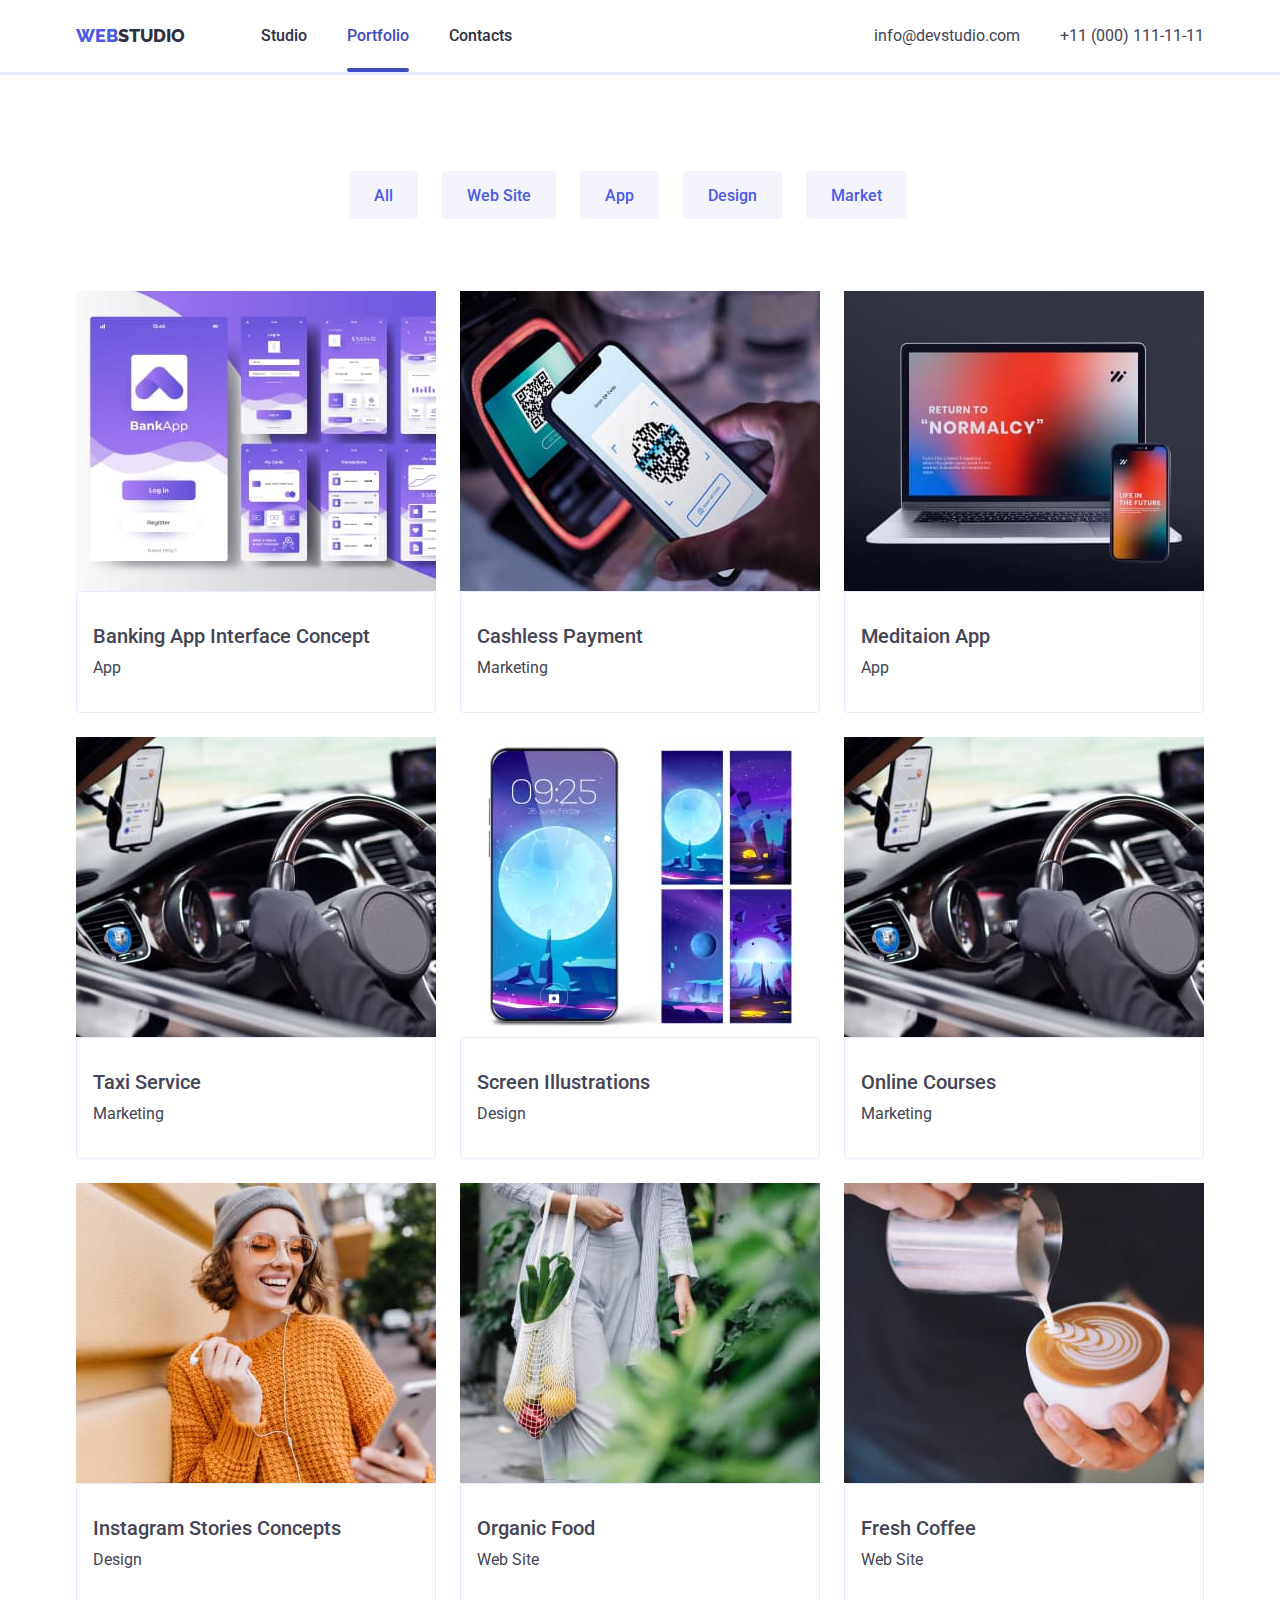
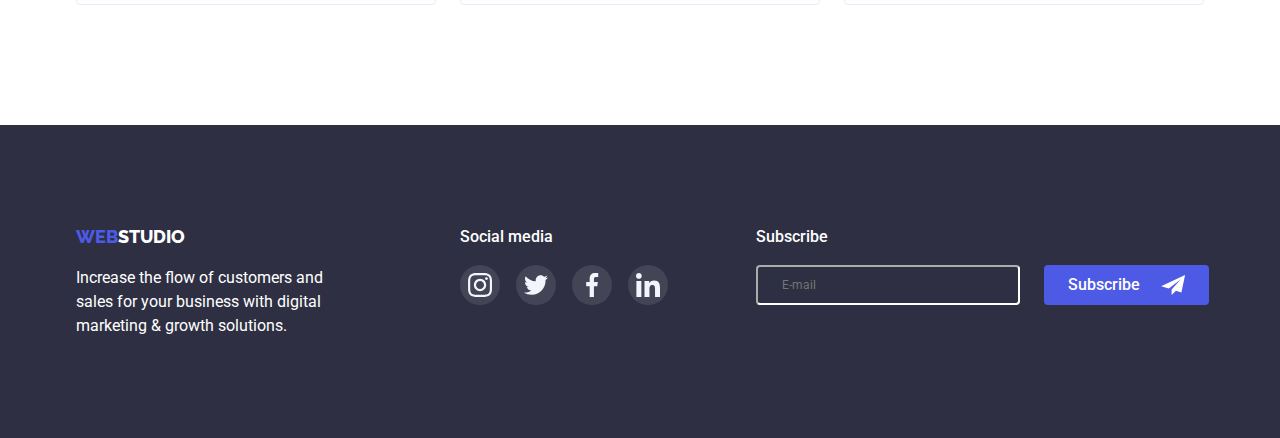
==== commit 92dca626: "modal" ====
--- a/portfolio.html
+++ b/portfolio.html
@@ -272,7 +272,6 @@
                     </div>
                   </div>
                   <div class="description-div">
-                    s
                     <h2 class="pic-head">Fresh Coffee</h2>
                     <p class="description">Web Site</p>
                   </div>
--- a/css/styles.css
+++ b/css/styles.css
@@ -17,6 +17,8 @@
 
 *::before,
 *::after {
+    margin: 0;
+    padding: 0;
     box-sizing: inherit;
 }
 body {
@@ -287,6 +289,7 @@
     gap: 24px;
 }
 .album-list {
+    cursor: pointer;
     flex-basis:calc((100% - 2*24px) / 3);}
 
 
@@ -468,6 +471,7 @@
 }
 .team-members-class:last-child{
     padding-right: 0px;
+    margin-right: 0px;
 }
 
 .member-profession {
@@ -729,39 +733,11 @@
     text-align: center;
     align-items: center;
     font-size: 16px;
-}
-.modal-send {
-    display: flex;
-    align-items: center;
-    justify-content: center;
-    background-color: var(--primary-Brand);
-    border: 1px solid transparent;
-    border-radius: 4px;
-    color: var(--white);
-    width: 169px;
-    height: 56px;
-    cursor: pointer;
-    text-align: center;
-    box-shadow: 0px 4px 4px 0px rgba(0, 0, 0, 0.15);
-    font-size: 16px;
     line-height: 1.5;
     font-weight: 500;
-    font-family: inherit;
-    transition-duration: 250ms;
-    transition-timing-function: cubic-bezier(0.4, 0, 0.2, 1);
-    transition-property: background-color; 
-            }
-        
-.modal-send:hover {
-    background-color: var(--pressed-state);
-}
-
-.modal-button-send{
-    display: flex;
-    justify-content: center;
-    align-items: center;
-    margin-bottom: 24px;
-}
+}
+
+
 
 label{
     display: block;
@@ -779,11 +755,13 @@
 .button-subscribe{
     display: flex;
     align-items: center;
+    justify-content: space-between;
     background-color: var(--primary-Brand);
     color: var(--white);
     width: 165px;
     height: 40px;
     padding-left: 24px;
+    padding-right: 24px;
     padding-top: 8px;
     padding-bottom: 8px;
     cursor: pointer;
@@ -800,6 +778,7 @@
     
 }
 .button-subscribe:focus
+.button-subscribe:hover
 {
     background-color: var(--pressed-state);
 }
@@ -807,10 +786,6 @@
     width: 24px;
     height: 20px;
     fill: var(--white);
-    margin-left: 16px;
-    margin-top: 10px;
-    margin-bottom: 10px;
-    margin-right: 24px;
 }
 .footer-form{
     margin-right: 24px;
@@ -825,7 +800,10 @@
     font-size: 12px;
     line-height: 1.5;
     border-color: var(--white);
-    border-radius: 4px;
+    border-radius: 4px;margin: 0;
+        padding: 0;
+    margin: 0;
+    padding: 0;
     padding-left: 24px;
     
 }
@@ -886,98 +864,43 @@
     resize: none;
     width: 360px;
     height: 120px;
-    border-radius: 4px;
     outline-color: var(--primary-Brand);
-    padding-left: 16px;
     font-size: 12px;
     line-height: 1.16;
-    border-color: rgba(142, 143, 153, 1);
-}
-.textarea {
     color: rgba(46, 47, 66, 0.4);
     border-color: rgba(142, 143, 153, 1);
     border-radius: 4px;
-    padding: 8px; 16px;
-}
-.checkbox-div input[type='checkbox']{
-    display: flex;
-    margin-left: 24px;
+    padding: 8px 16px;
+    transition-duration: 250ms;
+    transition-timing-function: cubic-bezier(0.4, 0, 0.2, 1);
+    transition-property: border-color;
+}
+.textarea:focus
+{
+border-color: var(--primary-Brand);}
+
+
+
+
+.privacy-link {
     font-size: 12px;
     line-height: 1.16;
     font-weight: 400;
-    align-items: center;
-    justify-content: space-between;
-    width: 360px;
-    height: 16px;
-    flex-wrap: nowrap;
-}
-
-.checkbox-div{
-    display: flex;
-    margin-bottom: 24px;
-}
-
-.user-policy{
-    font-size: 12px;
-    line-height: 1.16;
-    font-weight: 400;
-}
-    
-    
-
-.privacy-link {
-    font-size: 12px;
-    line-height: 1.33;
-    font-weight: 400;
     text-decoration: underline;
     color: rgba(77, 90, 229, 1);
-
-}
-.checkbox {
-    -webkit-appearance: none;
-    -moz-appearance: none;
-    appearance: none;
-    display: flex;
-    align-items: center;
-    justify-content: space-between;
-    position: absolute;
-    width: 1px;
-    height: 1px;
-    margin: -1px;
-    border: 0;
-    padding: 0;
-    white-space: nowrap;
-    clip-path: inset(100%);
-    clip: rect(0 0 0 0);
-    overflow: hidden;
-    
-}
-.privacy-link-text::before{
-    content: icon;
-}
-.icon{
-    display: inline-block;
-    width: 16px;
-    height: 16px;
-    background-color: #FCFCFC;
-    border: 1px solid rgba(46, 47, 66, 0.4);
-    border-radius: 2px;
-    padding: 4px 3px;
-    margin-right: 8px;
-}
-.checkbox:checked + .icon {
-    background-color: var(--pressed-state);
-    background-image:url('/images/checkbox.svg');
-    background-size: contain;
-    background-origin: content-box;
-    background-repeat: no-repeat;
-    background-position: center;}
-
-.checkbox-label {
-    display: flex;
-    cursor: pointer;
-    margin-left: 24px;
-}
+    transition-property: color, text-decoration;
+    transition-duration: 250ms;
+    transition-timing-function:cubic-bezier(0.4, 0, 0.2, 1);
+
+}
+.privacy-link:hover
+.privacylink:focus
+{
+    color: var(--pressed-state);
+    text-decoration: underline var(--pressed-state);
+}
+
+ 
 .modal-form-input-span{
     display: block;
     margin-bottom: 4px;
@@ -986,4 +909,64 @@
 .modal-form-input-div{
     display: block;
     position: relative ;
-}+}
+
+
+/*checkbox*/
+.modal-form-check-desc::before{
+    width: 18px;height: 18px;
+    border: 1px solid #303030;
+    display: flex;
+    cursor: pointer;
+    border-radius: 4px;
+    margin-right: 10px;
+    content: '';
+    flex-wrap: nowrap;
+    
+
+}
+.modal-form-check:checked + .modal-form-check-desc::before{
+background-color: var(--pressed-state);
+background-image: url(../images/checkbox-on.svg);
+background-repeat: no-repeat;
+background-position: center;
+}
+.modal-form-check:focus + .modal-form-check-desc::before {
+    outline: 1px solid var(--pressed-state);
+}
+.modal-form-check-desc{
+    display: flex;
+    align-items: center;
+    font-size: 12px;
+    line-height: 1.33;
+    margin-bottom: 24px;
+    flex-wrap: nowrap;
+}
+/*modal-button-submit*/
+
+.modal-form-submit {
+    padding: 16px 32px;
+    align-self: center;
+    background-color: var(--primary-Brand);
+    border: 1px solid transparent;
+    border-radius: 4px;
+    color: var(--white);
+    width: 169px;
+    height: 56px;
+    cursor: pointer;
+    text-align: center;
+    box-shadow: 0px 4px 4px 0px rgba(0, 0, 0, 0.15);
+    font-size: 16px;
+    line-height: 1.5;
+    font-weight: 500;
+    font-family: inherit;
+    display: block;
+        margin: 0 auto;
+    transition-duration: 250ms;
+    transition-timing-function: cubic-bezier(0.4, 0, 0.2, 1);
+    transition-property: background-color;
+}
+
+.modal-form-submit:hover {
+    background-color: var(--pressed-state);
+}
